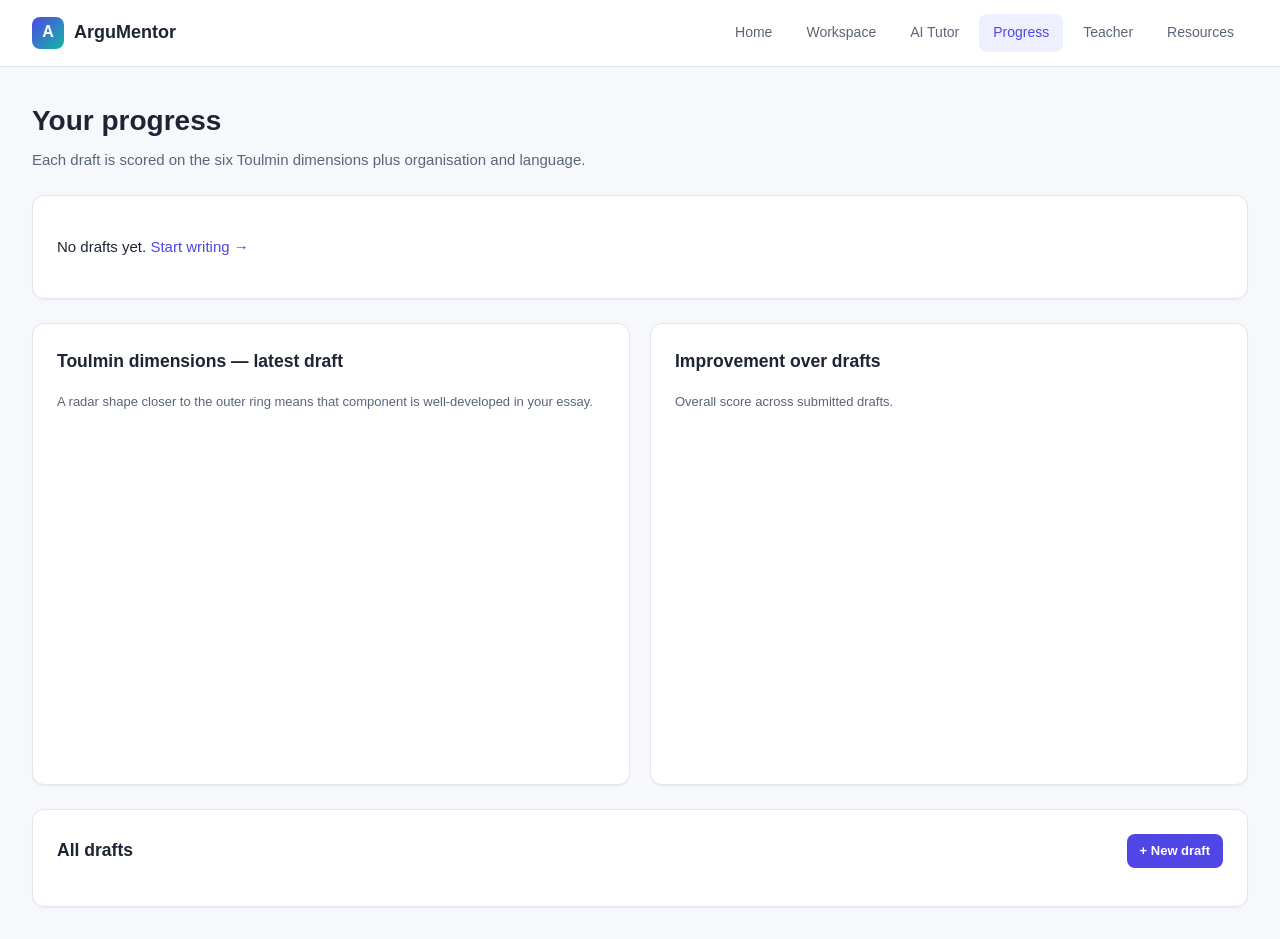
==== dashboard.html @ 8ab30595 "Initial commit: ArguMentor static prototype" ====
<!doctype html>
<html lang="en">
<head>
  <meta charset="utf-8" />
  <meta name="viewport" content="width=device-width, initial-scale=1" />
  <title>Progress · ArguMentor</title>
  <link rel="stylesheet" href="css/styles.css" />
</head>
<body>
  <nav class="nav">
    <a href="index.html" class="nav-brand"><span class="logo">A</span><span>ArguMentor</span></a>
    <div class="nav-links">
      <a href="index.html">Home</a>
      <a href="workspace.html">Workspace</a>
      <a href="tutor.html">AI Tutor</a>
      <a href="dashboard.html">Progress</a>
      <a href="teacher.html">Teacher</a>
      <a href="resources.html">Resources</a>
    </div>
  </nav>

  <div class="container">
    <div class="page-header">
      <h1>Your progress</h1>
      <p>Each draft is scored on the six Toulmin dimensions plus organisation and language.</p>
    </div>

    <div class="stats-grid" id="stats"></div>

    <div class="dashboard-grid">
      <div class="card">
        <h3 style="margin-top:0">Toulmin dimensions — latest draft</h3>
        <p class="text-muted text-sm" style="margin-top:0">A radar shape closer to the outer ring means that component is well-developed in your essay.</p>
        <canvas id="radarChart"></canvas>
        <div id="radarLegend" style="font-size:12px; color:var(--text-muted); margin-top:8px"></div>
      </div>
      <div class="card">
        <h3 style="margin-top:0">Improvement over drafts</h3>
        <p class="text-muted text-sm" style="margin-top:0">Overall score across submitted drafts.</p>
        <canvas id="trendChart" style="width:100%; height:260px"></canvas>
      </div>
    </div>

    <div class="card mt-24">
      <div class="flex-between">
        <h3 style="margin:0">All drafts</h3>
        <a class="btn btn-primary btn-sm" href="workspace.html">+ New draft</a>
      </div>
      <div id="draftListFull" style="margin-top:14px"></div>
    </div>
  </div>

  <script src="js/app.js"></script>
  <script src="js/feedback-engine.js"></script>
  <script src="js/dashboard.js"></script>
</body>
</html>
---- css/styles.css ----
/* ArguMentor — AI Writing Assistant for Argumentative Writing
   Design system targeting Grade 11 HK students (ESL) */

:root {
  --bg: #f7f8fb;
  --surface: #ffffff;
  --surface-2: #f1f3f9;
  --border: #e3e6ef;
  --text: #1d2434;
  --text-muted: #5b6479;
  --primary: #4f46e5;
  --primary-dark: #3730a3;
  --primary-soft: #eef0ff;
  --accent: #14b8a6;
  --warn: #f59e0b;
  --danger: #ef4444;
  --success: #10b981;
  --claim: #6366f1;
  --data: #14b8a6;
  --warrant: #f59e0b;
  --backing: #8b5cf6;
  --qualifier: #ec4899;
  --rebuttal: #ef4444;
  --shadow-sm: 0 1px 2px rgba(20, 25, 50, 0.06);
  --shadow: 0 4px 16px rgba(20, 25, 50, 0.08);
  --shadow-lg: 0 12px 40px rgba(20, 25, 50, 0.12);
  --radius: 12px;
  --radius-sm: 8px;
}

* { box-sizing: border-box; }

html, body {
  margin: 0; padding: 0;
  background: var(--bg);
  color: var(--text);
  font-family: 'Inter', -apple-system, BlinkMacSystemFont, 'Segoe UI', 'PingFang SC', 'Hiragino Sans GB', 'Microsoft YaHei', sans-serif;
  font-size: 15px; line-height: 1.55;
  -webkit-font-smoothing: antialiased;
}

a { color: var(--primary); text-decoration: none; }
a:hover { color: var(--primary-dark); }

/* ---------- Layout ---------- */

.nav {
  background: var(--surface);
  border-bottom: 1px solid var(--border);
  padding: 14px 32px;
  display: flex; align-items: center; justify-content: space-between;
  position: sticky; top: 0; z-index: 50;
  backdrop-filter: blur(8px);
}

.nav-brand {
  display: flex; align-items: center; gap: 10px;
  font-weight: 700; font-size: 18px;
  color: var(--text);
}
.nav-brand .logo {
  width: 32px; height: 32px;
  background: linear-gradient(135deg, var(--primary), var(--accent));
  border-radius: 8px;
  display: flex; align-items: center; justify-content: center;
  color: white; font-weight: 800; font-size: 16px;
}

.nav-links { display: flex; gap: 6px; align-items: center; }
.nav-links a {
  padding: 8px 14px; border-radius: 8px;
  color: var(--text-muted); font-weight: 500; font-size: 14px;
  transition: all 0.15s;
}
.nav-links a:hover { background: var(--surface-2); color: var(--text); }
.nav-links a.active { background: var(--primary-soft); color: var(--primary); }

.container {
  max-width: 1280px;
  margin: 0 auto;
  padding: 32px;
}

.page-header {
  margin-bottom: 24px;
}
.page-header h1 {
  margin: 0 0 6px; font-size: 28px; font-weight: 700;
}
.page-header p { margin: 0; color: var(--text-muted); }

/* ---------- Cards & buttons ---------- */

.card {
  background: var(--surface);
  border: 1px solid var(--border);
  border-radius: var(--radius);
  padding: 24px;
  box-shadow: var(--shadow-sm);
}

.card h2, .card h3 { margin-top: 0; }

.btn {
  display: inline-flex; align-items: center; gap: 8px;
  padding: 10px 18px;
  border-radius: var(--radius-sm);
  border: 1px solid transparent;
  font-size: 14px; font-weight: 600;
  cursor: pointer;
  transition: all 0.15s;
  font-family: inherit;
}
.btn-primary { background: var(--primary); color: white; }
.btn-primary:hover { background: var(--primary-dark); }
.btn-ghost { background: transparent; border-color: var(--border); color: var(--text); }
.btn-ghost:hover { background: var(--surface-2); }
.btn-accent { background: var(--accent); color: white; }
.btn-accent:hover { background: #0d9488; }
.btn-sm { padding: 6px 12px; font-size: 13px; }
.btn:disabled { opacity: 0.5; cursor: not-allowed; }

.tag {
  display: inline-block;
  padding: 2px 10px;
  border-radius: 999px;
  font-size: 12px; font-weight: 600;
  background: var(--surface-2); color: var(--text-muted);
}
.tag-claim { background: rgba(99,102,241,.12); color: var(--claim); }
.tag-data { background: rgba(20,184,166,.12); color: var(--data); }
.tag-warrant { background: rgba(245,158,11,.15); color: #b45309; }
.tag-backing { background: rgba(139,92,246,.12); color: var(--backing); }
.tag-qualifier { background: rgba(236,72,153,.12); color: var(--qualifier); }
.tag-rebuttal { background: rgba(239,68,68,.12); color: var(--rebuttal); }

/* ---------- Hero (landing) ---------- */

.hero {
  padding: 80px 32px 60px;
  text-align: center;
  background: linear-gradient(180deg, #eef0ff 0%, var(--bg) 100%);
}
.hero h1 {
  font-size: 48px; font-weight: 800; margin: 0 0 18px;
  background: linear-gradient(135deg, var(--primary), var(--accent));
  -webkit-background-clip: text; background-clip: text;
  -webkit-text-fill-color: transparent;
  letter-spacing: -0.5px;
}
.hero p.lead {
  font-size: 19px; color: var(--text-muted);
  max-width: 680px; margin: 0 auto 32px;
}
.hero-cta { display: flex; gap: 12px; justify-content: center; flex-wrap: wrap; }

.feature-grid {
  display: grid;
  grid-template-columns: repeat(auto-fit, minmax(260px, 1fr));
  gap: 20px;
  margin-top: 40px;
}
.feature-card {
  background: var(--surface);
  padding: 28px 24px;
  border-radius: var(--radius);
  border: 1px solid var(--border);
  transition: transform 0.2s, box-shadow 0.2s;
}
.feature-card:hover { transform: translateY(-3px); box-shadow: var(--shadow); }
.feature-icon {
  width: 44px; height: 44px;
  border-radius: 10px;
  display: flex; align-items: center; justify-content: center;
  font-size: 22px; margin-bottom: 14px;
  background: var(--primary-soft); color: var(--primary);
}
.feature-card h3 { margin: 0 0 8px; font-size: 17px; }
.feature-card p { margin: 0; color: var(--text-muted); font-size: 14px; }

/* ---------- Workspace ---------- */

.workspace {
  display: grid;
  grid-template-columns: 280px 1fr 360px;
  gap: 18px;
  height: calc(100vh - 64px);
  padding: 18px;
}
.workspace > .panel {
  background: var(--surface);
  border: 1px solid var(--border);
  border-radius: var(--radius);
  overflow: hidden;
  display: flex; flex-direction: column;
}
.panel-header {
  padding: 14px 18px;
  border-bottom: 1px solid var(--border);
  display: flex; align-items: center; justify-content: space-between;
  background: var(--surface);
}
.panel-header h3 { margin: 0; font-size: 15px; font-weight: 600; }
.panel-body {
  flex: 1; overflow-y: auto; padding: 16px 18px;
}

#editor {
  flex: 1;
  border: none; outline: none;
  padding: 24px 32px;
  font-size: 16px; line-height: 1.7;
  font-family: 'Georgia', 'Times New Roman', serif;
  resize: none;
  background: var(--surface);
  color: var(--text);
}

.toolbar {
  padding: 10px 18px;
  border-top: 1px solid var(--border);
  display: flex; align-items: center; justify-content: space-between;
  background: var(--surface-2);
  font-size: 13px; color: var(--text-muted);
}
.toolbar-info { display: flex; gap: 16px; }
.toolbar-actions { display: flex; gap: 8px; }

/* Toulmin scaffold */
.toulmin-step {
  margin-bottom: 14px;
  border: 1px solid var(--border);
  border-radius: var(--radius-sm);
  overflow: hidden;
  background: var(--surface);
}
.toulmin-step-header {
  padding: 10px 14px;
  display: flex; align-items: center; justify-content: space-between;
  cursor: pointer;
  background: var(--surface-2);
  font-weight: 600; font-size: 13px;
}
.toulmin-step-body {
  padding: 12px 14px;
  font-size: 13px;
  color: var(--text-muted);
  border-top: 1px solid var(--border);
}
.toulmin-step.detected .toulmin-step-header { background: rgba(16, 185, 129, 0.1); }
.toulmin-step.detected .check { color: var(--success); }
.toulmin-step .check { color: var(--text-muted); }

.example-box {
  background: var(--primary-soft);
  border-left: 3px solid var(--primary);
  padding: 10px 12px;
  border-radius: 6px;
  font-size: 12px; line-height: 1.6;
  font-style: italic;
  margin-top: 8px;
  color: var(--text);
}

/* Feedback panel */
.feedback-section { margin-bottom: 18px; }
.feedback-section h4 {
  margin: 0 0 10px;
  font-size: 12px; font-weight: 700;
  text-transform: uppercase; letter-spacing: 0.5px;
  color: var(--text-muted);
}
.feedback-item {
  padding: 12px;
  background: var(--surface-2);
  border-radius: var(--radius-sm);
  margin-bottom: 8px;
  font-size: 13px;
  border-left: 3px solid var(--border);
}
.feedback-item.grammar { border-left-color: var(--danger); }
.feedback-item.style { border-left-color: var(--warn); }
.feedback-item.argument { border-left-color: var(--primary); }
.feedback-item.suggestion { border-left-color: var(--accent); }
.feedback-item .label {
  font-size: 11px; font-weight: 700;
  text-transform: uppercase;
  margin-bottom: 4px;
}
.feedback-item .quote {
  font-family: 'Georgia', serif;
  font-style: italic;
  background: rgba(0,0,0,0.04);
  padding: 2px 6px; border-radius: 3px;
}
.feedback-empty {
  padding: 20px; text-align: center;
  color: var(--text-muted); font-size: 13px;
}

/* Tabs */
.tabs {
  display: flex;
  border-bottom: 1px solid var(--border);
  background: var(--surface);
}
.tab-btn {
  padding: 10px 16px;
  border: none; background: transparent;
  cursor: pointer;
  font-size: 13px; font-weight: 600;
  color: var(--text-muted);
  border-bottom: 2px solid transparent;
  font-family: inherit;
}
.tab-btn.active { color: var(--primary); border-bottom-color: var(--primary); }
.tab-pane { display: none; }
.tab-pane.active { display: block; }

/* Score bars */
.score-row { margin-bottom: 12px; }
.score-row-head {
  display: flex; justify-content: space-between;
  font-size: 13px; margin-bottom: 4px;
  font-weight: 600;
}
.score-bar {
  height: 8px;
  background: var(--surface-2);
  border-radius: 999px;
  overflow: hidden;
}
.score-bar-fill {
  height: 100%;
  background: linear-gradient(90deg, var(--primary), var(--accent));
  transition: width 0.4s ease;
}

/* Topic selector */
.topic-card {
  padding: 14px;
  border: 1px solid var(--border);
  border-radius: var(--radius-sm);
  margin-bottom: 10px;
  cursor: pointer;
  transition: all 0.15s;
  background: var(--surface);
}
.topic-card:hover { border-color: var(--primary); background: var(--primary-soft); }
.topic-card.active { border-color: var(--primary); background: var(--primary-soft); }
.topic-card h4 { margin: 0 0 4px; font-size: 14px; }
.topic-card p { margin: 0; font-size: 12px; color: var(--text-muted); }

/* Tutor chat */
.chat-container {
  max-width: 880px; margin: 24px auto;
  background: var(--surface);
  border: 1px solid var(--border);
  border-radius: var(--radius);
  display: flex; flex-direction: column;
  height: calc(100vh - 130px);
  overflow: hidden;
}
.chat-messages {
  flex: 1; overflow-y: auto;
  padding: 24px 32px;
  display: flex; flex-direction: column; gap: 14px;
}
.message {
  max-width: 75%;
  padding: 12px 16px;
  border-radius: 14px;
  font-size: 14px; line-height: 1.6;
  white-space: pre-wrap;
}
.message.user {
  align-self: flex-end;
  background: var(--primary); color: white;
  border-bottom-right-radius: 4px;
}
.message.tutor {
  align-self: flex-start;
  background: var(--surface-2); color: var(--text);
  border-bottom-left-radius: 4px;
}
.message.tutor .role-tag {
  font-size: 11px; font-weight: 700;
  color: var(--primary); text-transform: uppercase;
  margin-bottom: 4px; display: block;
}
.suggestion-chips {
  display: flex; gap: 8px; flex-wrap: wrap;
  padding: 0 32px 12px;
}
.chip {
  padding: 6px 12px; border-radius: 999px;
  background: var(--surface-2); color: var(--text);
  font-size: 12px; font-weight: 500;
  cursor: pointer; border: 1px solid var(--border);
  transition: all 0.15s;
}
.chip:hover { background: var(--primary-soft); border-color: var(--primary); color: var(--primary); }
.chat-input-row {
  padding: 16px 24px;
  border-top: 1px solid var(--border);
  display: flex; gap: 10px;
  background: var(--surface);
}
.chat-input-row input {
  flex: 1; padding: 12px 16px;
  border: 1px solid var(--border); border-radius: 999px;
  font-size: 14px; outline: none;
  font-family: inherit;
}
.chat-input-row input:focus { border-color: var(--primary); }

/* Dashboard */
.stats-grid {
  display: grid; gap: 18px;
  grid-template-columns: repeat(auto-fit, minmax(200px, 1fr));
  margin-bottom: 24px;
}
.stat-card {
  padding: 20px;
  background: var(--surface);
  border: 1px solid var(--border);
  border-radius: var(--radius);
}
.stat-card .label {
  font-size: 12px; text-transform: uppercase; letter-spacing: 0.5px;
  color: var(--text-muted); font-weight: 600;
  margin-bottom: 6px;
}
.stat-card .value { font-size: 30px; font-weight: 700; }
.stat-card .delta { font-size: 13px; color: var(--success); margin-top: 4px; }
.stat-card .delta.down { color: var(--danger); }

.dashboard-grid {
  display: grid;
  grid-template-columns: 1fr 1fr;
  gap: 20px;
}
@media (max-width: 900px) { .dashboard-grid { grid-template-columns: 1fr; } }

.draft-list-row {
  display: flex; justify-content: space-between; align-items: center;
  padding: 12px 14px;
  border: 1px solid var(--border);
  border-radius: var(--radius-sm);
  margin-bottom: 8px;
  background: var(--surface);
}
.draft-list-row .meta { font-size: 12px; color: var(--text-muted); }

/* Radar chart container */
#radarChart { width: 100%; height: 320px; }

/* Teacher panel */
.student-list {
  display: flex; flex-direction: column; gap: 10px;
}
.student-row {
  padding: 16px;
  background: var(--surface);
  border: 1px solid var(--border);
  border-radius: var(--radius);
  display: flex; justify-content: space-between; align-items: center;
  cursor: pointer;
  transition: all 0.15s;
}
.student-row:hover { box-shadow: var(--shadow); border-color: var(--primary); }
.student-row .info h4 { margin: 0 0 4px; font-size: 15px; }
.student-row .info p { margin: 0; font-size: 12px; color: var(--text-muted); }
.student-row .badge {
  background: var(--warn); color: white;
  padding: 2px 10px; border-radius: 999px;
  font-size: 12px; font-weight: 600;
}

.review-form textarea {
  width: 100%; min-height: 100px;
  padding: 12px; border-radius: var(--radius-sm);
  border: 1px solid var(--border);
  font-family: inherit; font-size: 14px;
  resize: vertical;
}

/* Resources */
.resource-grid {
  display: grid;
  grid-template-columns: repeat(auto-fit, minmax(280px, 1fr));
  gap: 18px;
}
.resource-card {
  background: var(--surface);
  border: 1px solid var(--border);
  border-radius: var(--radius);
  overflow: hidden;
  transition: all 0.2s;
}
.resource-card:hover { transform: translateY(-3px); box-shadow: var(--shadow); }
.resource-card .header {
  padding: 18px; color: white;
}
.resource-card .body { padding: 18px; }
.resource-card .body h3 { margin: 0 0 8px; font-size: 16px; }
.resource-card .body p { margin: 0 0 12px; color: var(--text-muted); font-size: 13px; }

/* Annotation highlights inside text */
.hl-grammar { background: rgba(239,68,68,.18); border-bottom: 2px wavy var(--danger); cursor: help; }
.hl-style { background: rgba(245,158,11,.18); border-bottom: 2px dotted var(--warn); cursor: help; }
.hl-arg { background: rgba(99,102,241,.14); border-bottom: 2px solid var(--primary); cursor: help; }

/* Toast */
.toast {
  position: fixed; bottom: 24px; right: 24px;
  background: var(--text); color: white;
  padding: 12px 18px; border-radius: var(--radius-sm);
  font-size: 14px; font-weight: 500;
  box-shadow: var(--shadow-lg);
  opacity: 0; transform: translateY(10px);
  transition: all 0.2s; pointer-events: none;
  z-index: 100;
}
.toast.show { opacity: 1; transform: translateY(0); }

/* Sample essay viewer */
.sample-essay {
  font-family: 'Georgia', serif;
  font-size: 15px; line-height: 1.8;
  padding: 16px;
  background: var(--surface-2);
  border-radius: var(--radius-sm);
}
.sample-essay span[data-comp] {
  padding: 1px 3px; border-radius: 3px;
}
.sample-essay span[data-comp="claim"] { background: rgba(99,102,241,.15); }
.sample-essay span[data-comp="data"] { background: rgba(20,184,166,.15); }
.sample-essay span[data-comp="warrant"] { background: rgba(245,158,11,.18); }
.sample-essay span[data-comp="backing"] { background: rgba(139,92,246,.15); }
.sample-essay span[data-comp="qualifier"] { background: rgba(236,72,153,.15); }
.sample-essay span[data-comp="rebuttal"] { background: rgba(239,68,68,.15); }

/* Scrollbar */
::-webkit-scrollbar { width: 8px; height: 8px; }
::-webkit-scrollbar-track { background: transparent; }
::-webkit-scrollbar-thumb { background: #c7cce0; border-radius: 4px; }
::-webkit-scrollbar-thumb:hover { background: #a0a8c4; }

/* Footer */
.footer {
  padding: 24px 32px;
  border-top: 1px solid var(--border);
  font-size: 13px; color: var(--text-muted);
  text-align: center;
}

/* Utility */
.flex { display: flex; }
.flex-between { display: flex; justify-content: space-between; align-items: center; }
.gap-8 { gap: 8px; }
.gap-12 { gap: 12px; }
.mt-12 { margin-top: 12px; }
.mt-24 { margin-top: 24px; }
.mb-12 { margin-bottom: 12px; }
.text-muted { color: var(--text-muted); }
.text-sm { font-size: 13px; }

@media (max-width: 1100px) {
  .workspace { grid-template-columns: 1fr; height: auto; }
}
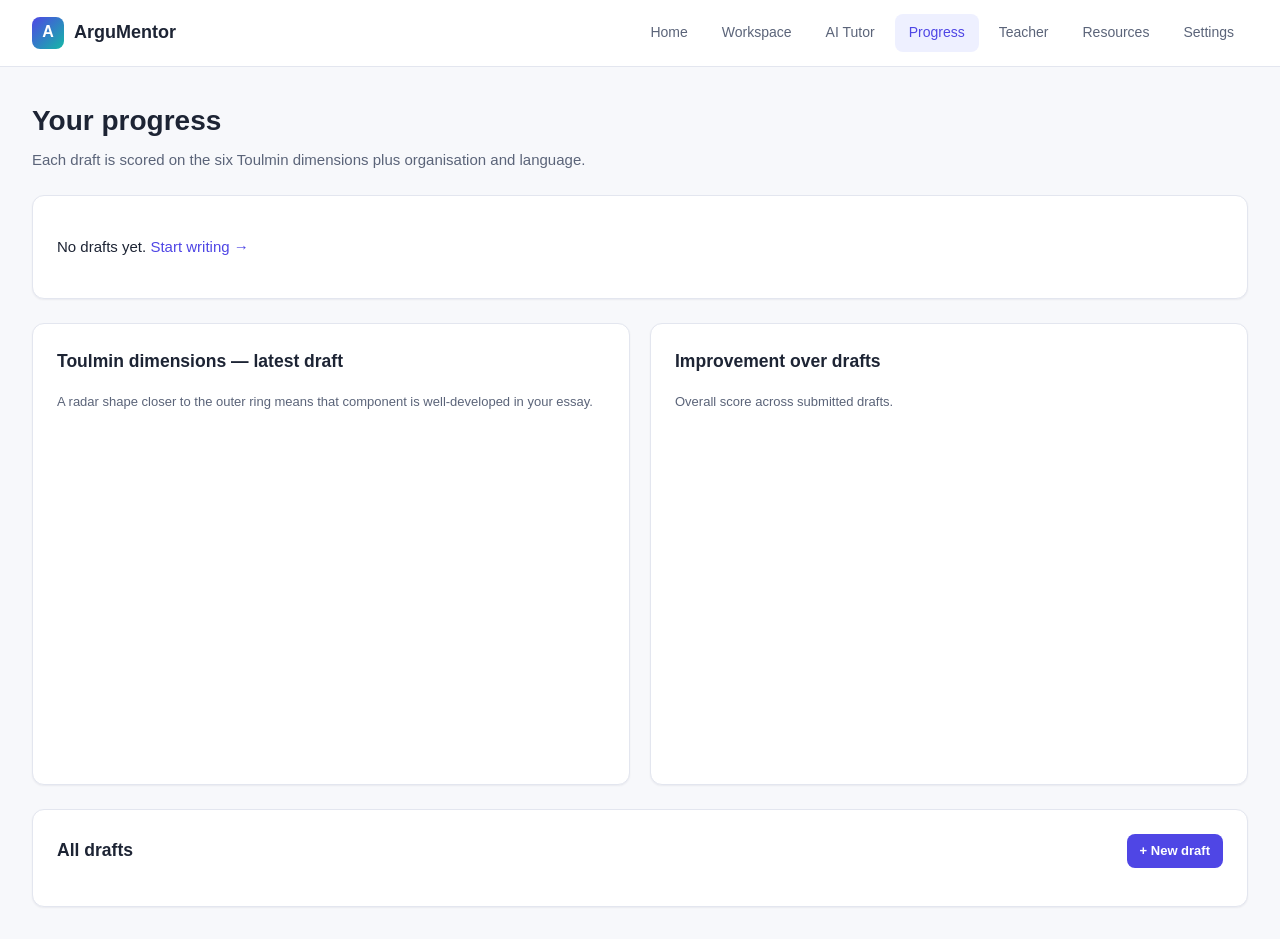
==== commit 980f524e: "Improve feedback quality, honesty, accessibility, and optional AI - Integrity: remove fabricated "20" ====
--- a/dashboard.html
+++ b/dashboard.html
@@ -7,8 +7,10 @@
   <link rel="stylesheet" href="css/styles.css" />
 </head>
 <body>
+  <a class="skip-link" href="#main">Skip to content</a>
   <nav class="nav">
     <a href="index.html" class="nav-brand"><span class="logo">A</span><span>ArguMentor</span></a>
+    <button class="nav-toggle" aria-label="Toggle navigation" aria-expanded="false">☰</button>
     <div class="nav-links">
       <a href="index.html">Home</a>
       <a href="workspace.html">Workspace</a>
@@ -16,10 +18,11 @@
       <a href="dashboard.html">Progress</a>
       <a href="teacher.html">Teacher</a>
       <a href="resources.html">Resources</a>
+      <a href="settings.html">Settings</a>
     </div>
   </nav>
 
-  <div class="container">
+  <div class="container" id="main">
     <div class="page-header">
       <h1>Your progress</h1>
       <p>Each draft is scored on the six Toulmin dimensions plus organisation and language.</p>
--- a/css/styles.css
+++ b/css/styles.css
@@ -570,3 +570,128 @@
 @media (max-width: 1100px) {
   .workspace { grid-template-columns: 1fr; height: auto; }
 }
+
+/* ---------- Accessibility ---------- */
+.sr-only {
+  position: absolute; width: 1px; height: 1px; padding: 0; margin: -1px;
+  overflow: hidden; clip: rect(0 0 0 0); white-space: nowrap; border: 0;
+}
+.skip-link {
+  position: absolute; left: 8px; top: -48px;
+  background: var(--primary); color: #fff;
+  padding: 8px 14px; border-radius: var(--radius-sm);
+  z-index: 200; transition: top 0.15s;
+}
+.skip-link:focus { top: 8px; color: #fff; }
+:focus-visible {
+  outline: 3px solid var(--primary);
+  outline-offset: 2px; border-radius: 4px;
+}
+
+/* ---------- Responsive navigation ---------- */
+.nav-toggle {
+  display: none;
+  background: transparent; border: 1px solid var(--border);
+  border-radius: var(--radius-sm); color: var(--text);
+  font-size: 18px; line-height: 1; padding: 6px 10px; cursor: pointer;
+}
+@media (max-width: 760px) {
+  .nav { flex-wrap: wrap; padding: 12px 18px; }
+  .nav-toggle { display: inline-flex; }
+  .nav-links {
+    display: none; width: 100%; flex-direction: column;
+    align-items: stretch; gap: 2px; margin-top: 10px;
+  }
+  .nav-links.open { display: flex; }
+  .nav-links a { padding: 10px 12px; }
+}
+
+/* ---------- Components highlight view (workspace) ---------- */
+.highlight-view {
+  flex: 1; overflow-y: auto;
+  padding: 24px 32px;
+  font-family: 'Georgia', 'Times New Roman', serif;
+  font-size: 16px; line-height: 1.8;
+  background: var(--surface); color: var(--text);
+}
+.highlight-view span[data-comp] { padding: 1px 3px; border-radius: 3px; cursor: help; }
+.highlight-view span[data-comp="claim"] { background: rgba(99,102,241,.15); }
+.highlight-view span[data-comp="data"] { background: rgba(20,184,166,.15); }
+.highlight-view span[data-comp="warrant"] { background: rgba(245,158,11,.18); }
+.highlight-view span[data-comp="backing"] { background: rgba(139,92,246,.15); }
+.highlight-view span[data-comp="qualifier"] { background: rgba(236,72,153,.15); }
+.highlight-view span[data-comp="rebuttal"] { background: rgba(239,68,68,.15); }
+.legend-row {
+  margin-top: 18px; padding-top: 14px;
+  border-top: 1px dashed var(--border);
+  display: flex; flex-wrap: wrap; gap: 8px;
+}
+
+/* ---------- Pills & AI section ---------- */
+.pill {
+  font-size: 10px; font-weight: 700; text-transform: uppercase;
+  letter-spacing: .4px; padding: 2px 7px; border-radius: 999px;
+  background: var(--surface-2); color: var(--text-muted); vertical-align: middle;
+}
+.pill-on { background: rgba(16,185,129,.15); color: var(--success); }
+#aiSection { border-bottom: 1px dashed var(--border); padding-bottom: 14px; }
+
+/* ---------- Typing indicator ---------- */
+.message.typing { opacity: .6; font-style: italic; }
+
+/* ---------- Modal (reflection) ---------- */
+.modal-overlay {
+  position: fixed; inset: 0; z-index: 150;
+  background: rgba(20,25,50,.45);
+  display: flex; align-items: center; justify-content: center;
+  padding: 18px;
+}
+.modal {
+  background: var(--surface); border-radius: var(--radius);
+  box-shadow: var(--shadow-lg); padding: 24px;
+  width: 100%; max-width: 460px; max-height: 90vh; overflow-y: auto;
+}
+.refl-row {
+  display: grid; grid-template-columns: 96px 1fr;
+  align-items: center; gap: 12px; margin-bottom: 10px;
+}
+.refl-row input[type="range"] { width: 100%; }
+
+/* ---------- Forms (settings) ---------- */
+.callout {
+  background: var(--primary-soft);
+  border-left: 3px solid var(--primary);
+  padding: 12px 14px; border-radius: var(--radius-sm);
+  font-size: 13px; margin-top: 12px;
+}
+.callout code { background: rgba(0,0,0,.05); padding: 1px 5px; border-radius: 4px; }
+.form-grid {
+  display: grid; grid-template-columns: 1fr 1fr; gap: 14px;
+}
+.field { display: flex; flex-direction: column; gap: 6px; }
+.field-wide { grid-column: 1 / -1; }
+.field > span { font-size: 13px; font-weight: 600; }
+.field input, .field select, .field textarea {
+  padding: 10px 12px; border: 1px solid var(--border);
+  border-radius: var(--radius-sm); font-family: inherit; font-size: 14px;
+  background: var(--surface); color: var(--text); outline: none;
+}
+.field input:focus, .field select:focus, .field textarea:focus { border-color: var(--primary); }
+@media (max-width: 620px) { .form-grid { grid-template-columns: 1fr; } }
+
+/* ---------- Likert survey ---------- */
+.survey-item {
+  border: 1px solid var(--border); border-radius: var(--radius-sm);
+  padding: 14px; margin: 0 0 14px;
+}
+.survey-item legend { font-size: 14px; font-weight: 600; padding: 0 6px; }
+.likert { display: flex; flex-wrap: wrap; gap: 8px; margin-top: 8px; }
+.likert-opt {
+  display: flex; align-items: center; gap: 6px;
+  font-size: 13px; color: var(--text-muted);
+  border: 1px solid var(--border); border-radius: 999px;
+  padding: 6px 12px; cursor: pointer;
+}
+.likert-opt:has(input:checked) {
+  border-color: var(--primary); background: var(--primary-soft); color: var(--primary);
+}
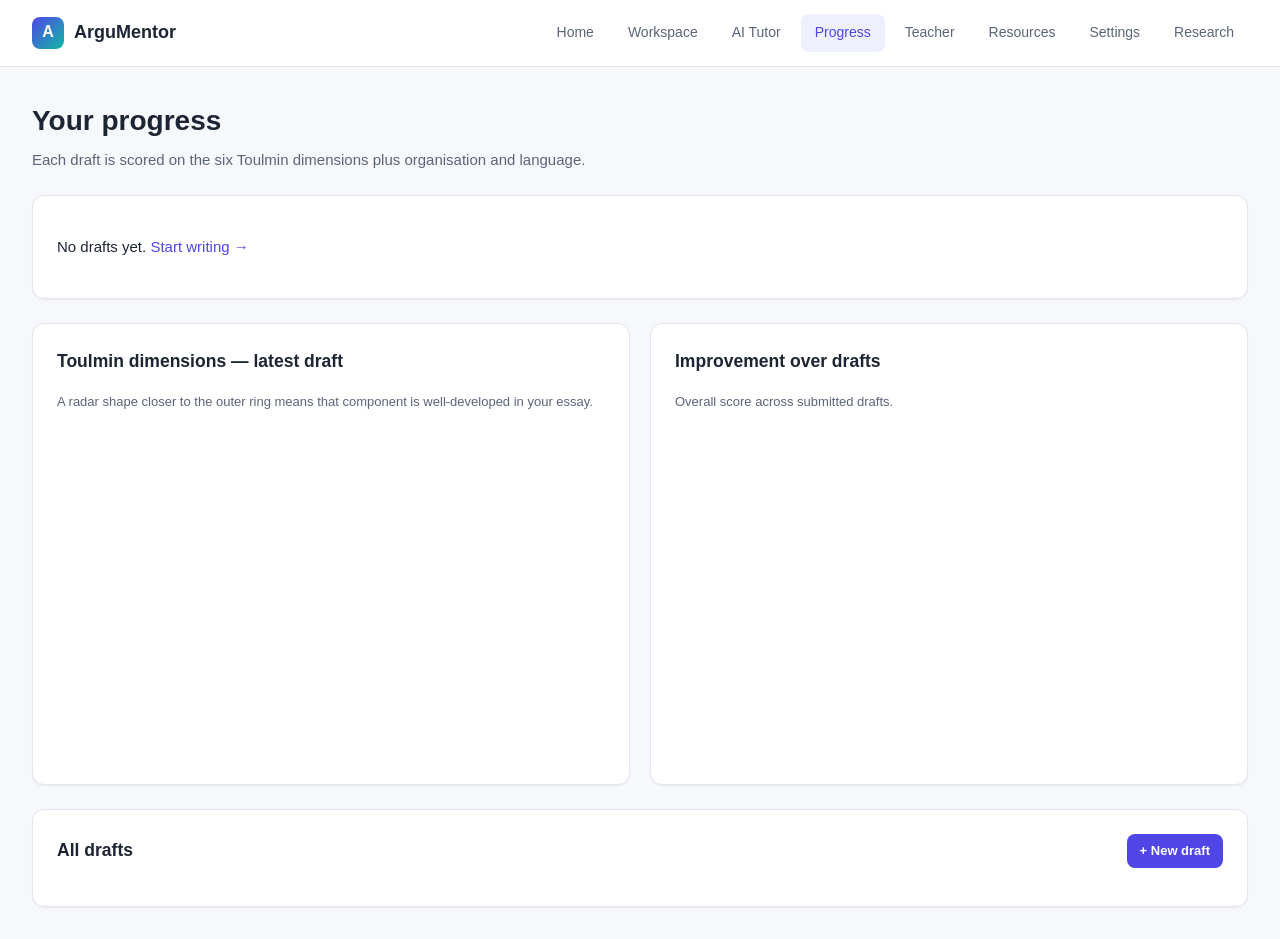
==== commit a06672a1: "Add Researcher Console: study data collection + export - New research.html + js/research.js: a de-id" ====
--- a/dashboard.html
+++ b/dashboard.html
@@ -19,6 +19,7 @@
       <a href="teacher.html">Teacher</a>
       <a href="resources.html">Resources</a>
       <a href="settings.html">Settings</a>
+      <a href="research.html">Research</a>
     </div>
   </nav>
 
--- a/css/styles.css
+++ b/css/styles.css
@@ -695,3 +695,15 @@
 .likert-opt:has(input:checked) {
   border-color: var(--primary); background: var(--primary-soft); color: var(--primary);
 }
+
+/* ---------- Data tables (researcher console) ---------- */
+.data-table { width: 100%; border-collapse: collapse; font-size: 13px; }
+.data-table th, .data-table td {
+  border: 1px solid var(--border); padding: 6px 8px; text-align: left; vertical-align: middle;
+}
+.data-table th { background: var(--surface-2); font-weight: 600; }
+.data-table tr.sel { background: var(--primary-soft); }
+.data-table input[type="number"] {
+  width: 84px; padding: 4px 6px; border: 1px solid var(--border);
+  border-radius: 6px; font-family: inherit; font-size: 13px;
+}
